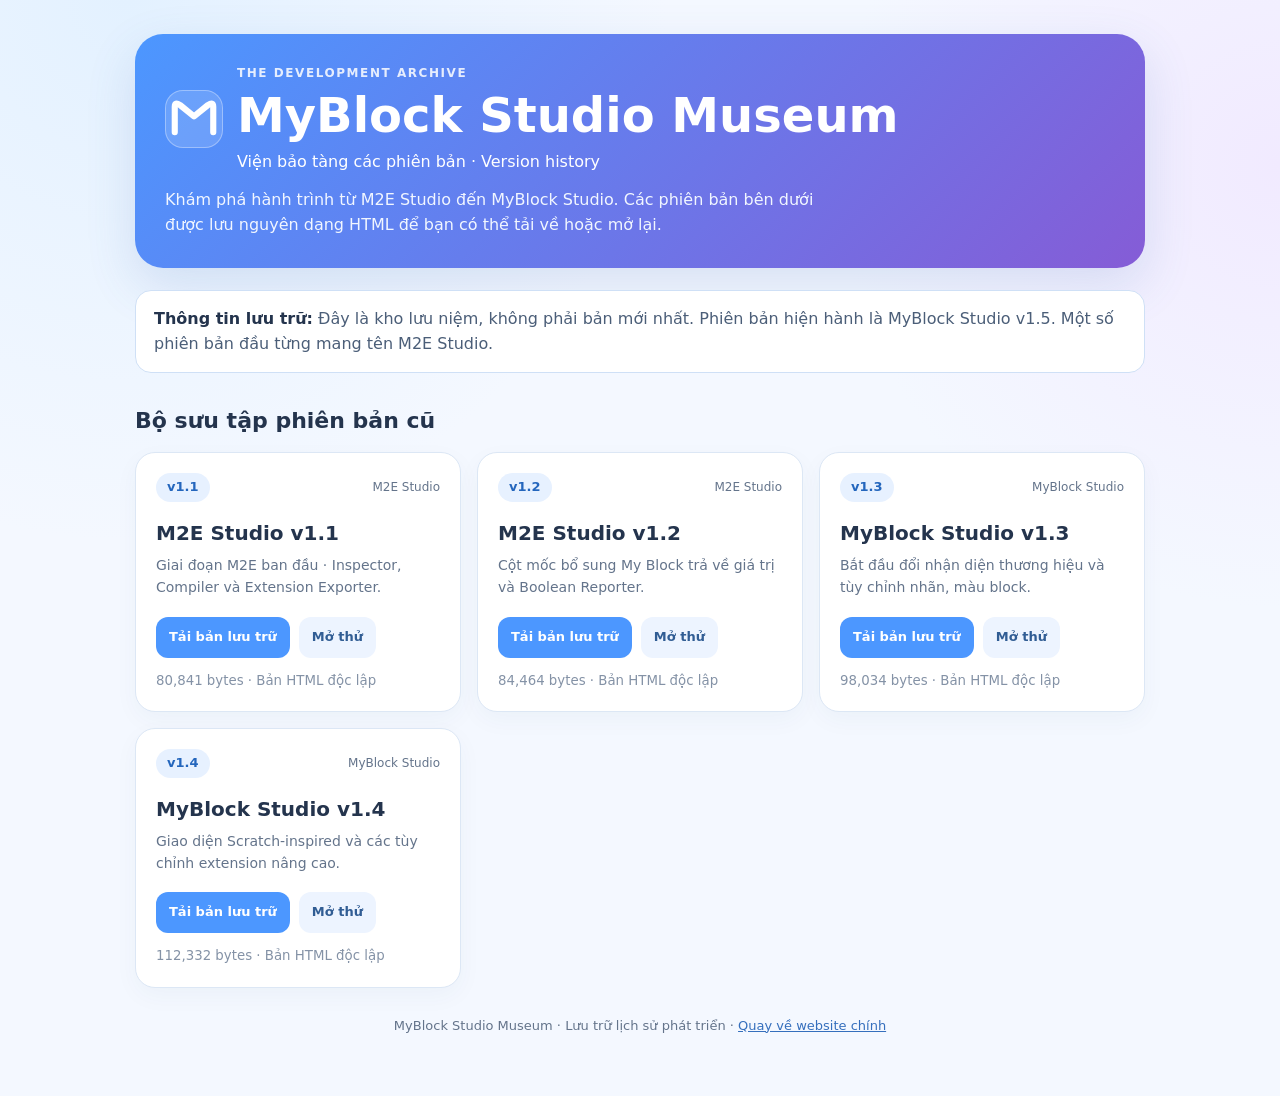
==== MyBlock_Studio_Museum.html @ 487fb95b "Add files via upload" ====
<!doctype html>
<html lang="vi"><head><meta charset="utf-8">
<meta name="description" content="MyBlock Studio Museum — lưu trữ các phiên bản và lịch sử phát triển.">
<script src="./shared/js/theme-bootstrap.js"></script><meta name="viewport" content="width=device-width,initial-scale=1"><meta name="theme-color" content="#4c97ff"><title>MyBlock Studio Museum</title>
<style>
:root{color-scheme:light;--bg:#f4f8ff;--panel:#fff;--ink:#24344d;--muted:#64748b;--line:#dce7f5;--blue:#4c97ff;--purple:#855cd6}*{box-sizing:border-box}body{margin:0;background:radial-gradient(circle at 10% 0,#e3f1ff 0,transparent 34%),radial-gradient(circle at 100% 15%,#f1eaff 0,transparent 28%),var(--bg);color:var(--ink);font:16px/1.6 system-ui,-apple-system,Segoe UI,sans-serif}.wrap{max-width:1050px;margin:auto;padding:34px 20px 60px}.hero{background:linear-gradient(135deg,#4c97ff,#855cd6);border-radius:28px;padding:30px;color:#fff;box-shadow:0 18px 50px #426db52a}.brand{display:flex;align-items:center;gap:14px}.logo{width:58px;height:58px;border-radius:18px;background:#ffffff25;display:grid;place-items:center;font-weight:900;font-size:24px;border:1px solid #ffffff55}.eyebrow{font-size:12px;letter-spacing:.13em;font-weight:800;opacity:.85}.hero h1{font-size:clamp(30px,6vw,48px);line-height:1.08;margin:7px 0}.hero p{max-width:680px;margin:12px 0 0;color:#f1f6ff}.notice{margin:22px 0;padding:15px 18px;border:1px solid #cfe0f6;background:#fff;border-radius:16px;color:#4b5e78}.notice strong{color:#24344d}.section-title{margin:30px 0 14px;font-size:22px}.grid{display:grid;grid-template-columns:repeat(auto-fit,minmax(250px,1fr));gap:16px}.card{background:var(--panel);border:1px solid var(--line);border-radius:20px;padding:20px;box-shadow:0 8px 25px #25436b0a;display:flex;flex-direction:column;min-height:235px}.top{display:flex;justify-content:space-between;align-items:center}.version{background:#e7f1ff;color:#2466bd;border-radius:999px;padding:4px 11px;font-weight:800;font-size:13px}.era{color:var(--muted);font-size:12px}.card h2{margin:15px 0 5px;font-size:20px}.card p{color:var(--muted);font-size:14px;margin:0 0 18px;flex:1}.actions{display:flex;gap:9px;flex-wrap:wrap}.btn{display:inline-flex;justify-content:center;align-items:center;text-decoration:none;border-radius:12px;padding:10px 13px;font-weight:750;font-size:13px}.primary{background:var(--blue);color:white}.secondary{background:#edf4ff;color:#315d94}.card small{display:block;margin-top:12px;color:#8492a6}.footer{margin-top:28px;text-align:center;color:var(--muted);font-size:13px}.footer a{color:#356fbd}@media(max-width:520px){.wrap{padding:18px 13px 40px}.hero{padding:23px;border-radius:22px}.actions .btn{flex:1}}
</style>
<link rel="icon" type="image/svg+xml" href="./shared/assets/favicon.svg">

<link rel="stylesheet" href="./shared/css/variables.css">
<link rel="stylesheet" href="./shared/css/components.css">
</head><body data-mb-page="museum"><div id="mb-shared-nav"></div>
<main class="wrap" id="mb-main-content"><header class="hero"><div class="brand"><div class="logo"><svg viewBox="0 0 64 64" aria-hidden="true"><path d="M10 47V18q0-6 6-2l16 13 16-13q6-4 6 2v29" fill="none" stroke="#fff" stroke-width="7" stroke-linecap="round" stroke-linejoin="round"/></svg></div><div><div class="eyebrow">THE DEVELOPMENT ARCHIVE</div><h1>MyBlock Studio Museum</h1><div>Viện bảo tàng các phiên bản · Version history</div></div></div><p>Khám phá hành trình từ M2E Studio đến MyBlock Studio. Các phiên bản bên dưới được lưu nguyên dạng HTML để bạn có thể tải về hoặc mở lại.</p></header>
<div class="notice"><strong>Thông tin lưu trữ:</strong> Đây là kho lưu niệm, không phải bản mới nhất. Phiên bản hiện hành là MyBlock Studio v1.5. Một số phiên bản đầu từng mang tên M2E Studio.</div>
<h2 class="section-title">Bộ sưu tập phiên bản cũ</h2><section class="grid"><article class="card">
      <div class="top"><span class="version">v1.1</span><span class="era">M2E Studio</span></div>
      <h2>M2E Studio v1.1</h2>
      <p>Giai đoạn M2E ban đầu · Inspector, Compiler và Extension Exporter.</p>
      <div class="actions"><a class="btn primary" href="[data-uri]" download="M2E_Studio_v1_1.html">Tải bản lưu trữ</a><a class="btn secondary" href="[data-uri]" target="_blank" rel="noopener">Mở thử</a></div>
      <small>80,841 bytes · Bản HTML độc lập</small>
    </article><article class="card">
      <div class="top"><span class="version">v1.2</span><span class="era">M2E Studio</span></div>
      <h2>M2E Studio v1.2</h2>
      <p>Cột mốc bổ sung My Block trả về giá trị và Boolean Reporter.</p>
      <div class="actions"><a class="btn primary" href="[data-uri]" download="M2E_Studio_v1_2.html">Tải bản lưu trữ</a><a class="btn secondary" href="[data-uri]" target="_blank" rel="noopener">Mở thử</a></div>
      <small>84,464 bytes · Bản HTML độc lập</small>
    </article><article class="card">
      <div class="top"><span class="version">v1.3</span><span class="era">MyBlock Studio</span></div>
      <h2>MyBlock Studio v1.3</h2>
      <p>Bắt đầu đổi nhận diện thương hiệu và tùy chỉnh nhãn, màu block.</p>
      <div class="actions"><a class="btn primary" href="[data-uri]" download="MyBlock_Studio_v1_3.html">Tải bản lưu trữ</a><a class="btn secondary" href="[data-uri]" target="_blank" rel="noopener">Mở thử</a></div>
      <small>98,034 bytes · Bản HTML độc lập</small>
    </article><article class="card">
      <div class="top"><span class="version">v1.4</span><span class="era">MyBlock Studio</span></div>
      <h2>MyBlock Studio v1.4</h2>
      <p>Giao diện Scratch-inspired và các tùy chỉnh extension nâng cao.</p>
      <div class="actions"><a class="btn primary" href="[data-uri]" download="MyBlock_Studio_v1_4.html">Tải bản lưu trữ</a><a class="btn secondary" href="[data-uri]" target="_blank" rel="noopener">Mở thử</a></div>
      <small>112,332 bytes · Bản HTML độc lập</small>
    </article></section>
<div class="footer">MyBlock Studio Museum · Lưu trữ lịch sử phát triển · <a href="./">Quay về website chính</a></div></main>

<script src="./shared/js/settings.js" defer></script>
<script src="./shared/js/theme.js" defer></script>
<script src="./shared/js/language.js" defer></script>
<script src="./shared/js/navigation.js" defer></script>
</body></html>
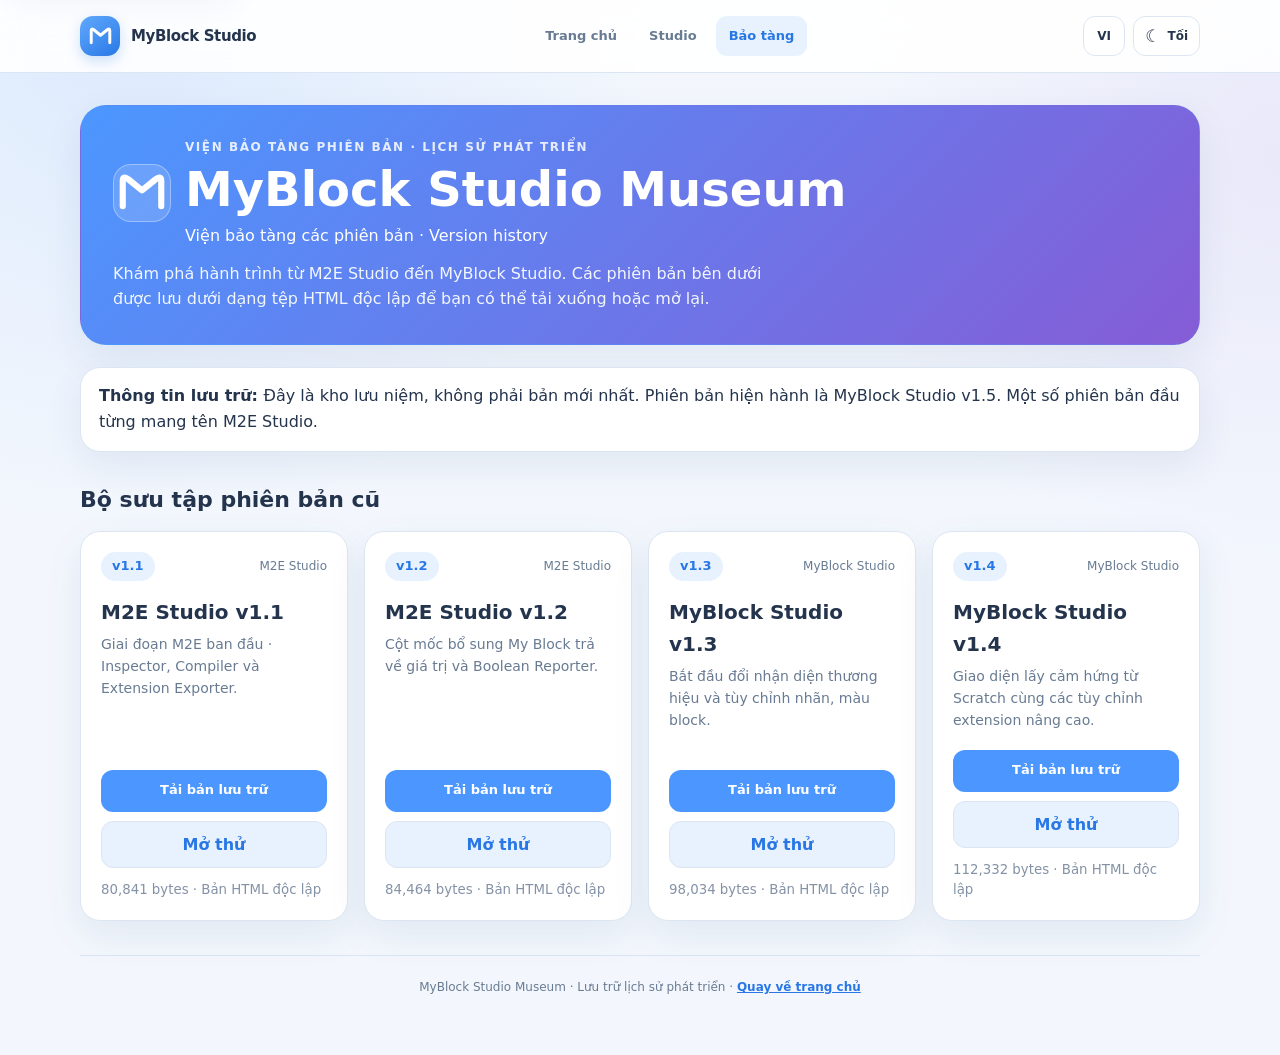
==== commit 7ffc6987: "Add files via upload" ====
--- a/MyBlock_Studio_Museum.html
+++ b/MyBlock_Studio_Museum.html
@@ -16,25 +16,25 @@
       <div class="top"><span class="version">v1.1</span><span class="era">M2E Studio</span></div>
       <h2>M2E Studio v1.1</h2>
       <p>Giai đoạn M2E ban đầu · Inspector, Compiler và Extension Exporter.</p>
-      <div class="actions"><a class="btn primary" href="[data-uri]" download="M2E_Studio_v1_1.html">Tải bản lưu trữ</a><a class="btn secondary" href="[data-uri]" target="_blank" rel="noopener">Mở thử</a></div>
+      <div class="actions"><a class="btn primary" href="[data-uri]